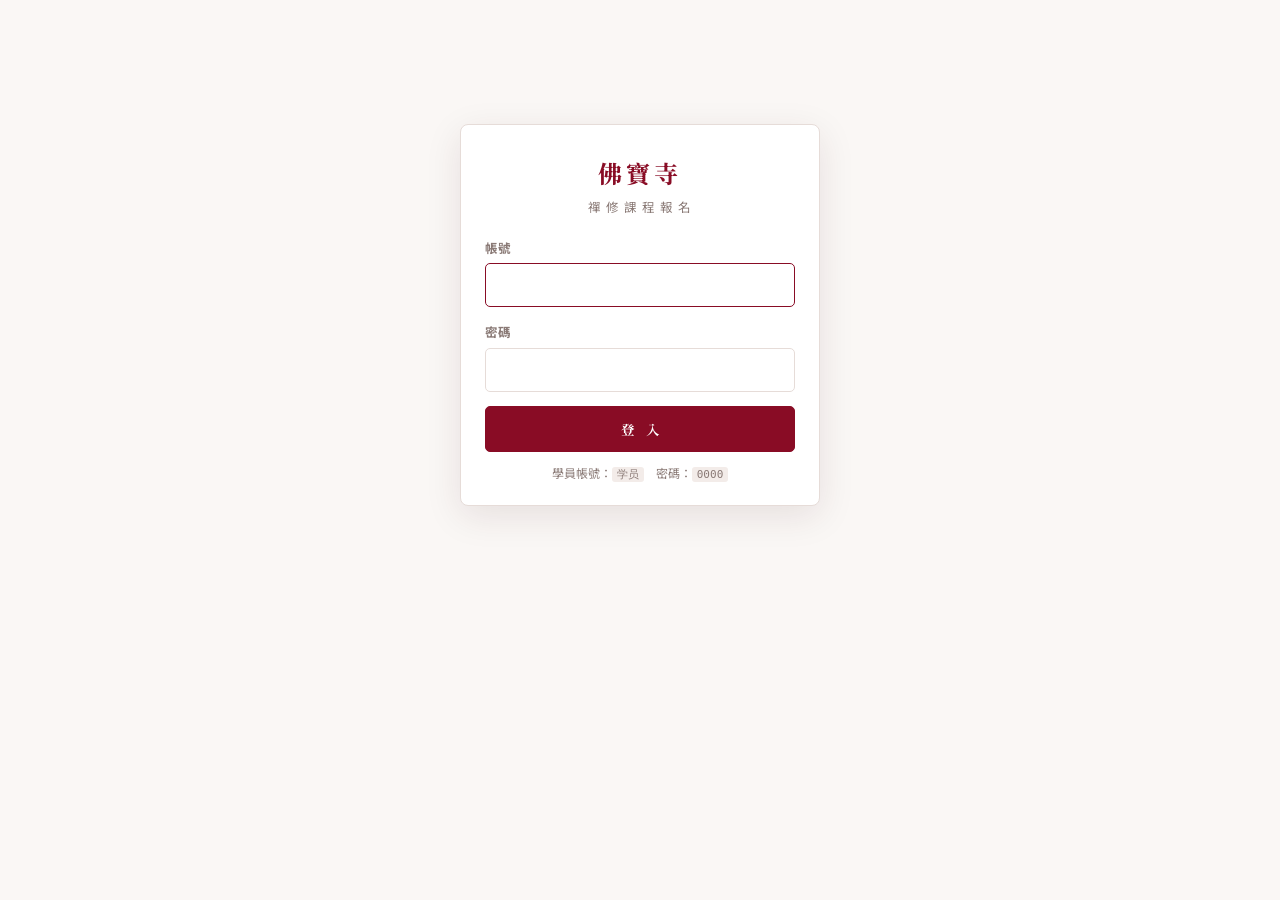
==== index.html @ 81b1aa39 "Add files via upload" ====
<!DOCTYPE html>
<html lang="zh-Hant">
<head>
<meta charset="utf-8">
<link rel="preconnect" href="https://fonts.googleapis.com">
<link rel="preconnect" href="https://fonts.gstatic.com" crossorigin>
<link href="https://fonts.googleapis.com/css2?family=Noto+Serif+TC:wght@400;600;700&family=Noto+Sans+TC:wght@400;500;700&display=swap" rel="stylesheet">
<link rel="stylesheet" href="style.css">
<script src="config.js"></script>
<script src="api.js"></script>
<style>
header{background:var(--primary);color:#fff}
.hd{max-width:940px;margin:0 auto;padding:16px 16px 0;display:flex;
  align-items:center;justify-content:space-between;gap:12px}
.brand{font-family:"Noto Serif TC",serif;font-size:19px;font-weight:700;letter-spacing:3px}
.brand small{display:block;font-family:"Noto Sans TC",sans-serif;font-size:10.5px;
  letter-spacing:2px;font-weight:400;color:rgba(255,255,255,.6);margin-top:2px}
nav{max-width:940px;margin:0 auto;padding:0 16px;display:flex;gap:2px;overflow-x:auto}
nav::-webkit-scrollbar{display:none}
nav button{background:none;border:none;border-bottom:2px solid transparent;color:rgba(255,255,255,.6);
  font-family:"Noto Serif TC",serif;font-size:14.5px;font-weight:600;letter-spacing:1px;
  padding:10px 14px 9px;cursor:pointer;white-space:nowrap}
nav button:hover{color:#fff}
nav button.on{color:#fff;border-bottom-color:#fff}
main{max-width:940px;margin:0 auto;padding:24px 16px 70px}
.view{display:none}.view.on{display:block}
h1{font-family:"Noto Serif TC",serif;font-size:20px;letter-spacing:2px;margin:0 0 3px}
.lead{color:var(--muted);font-size:13.5px;margin:0 0 20px}
.item{background:var(--surface);border:1px solid var(--line);border-radius:var(--radius);
  padding:16px 18px;margin-bottom:12px}
.item:hover{border-color:#cdb0b0}
.item-top{display:flex;align-items:flex-start;justify-content:space-between;gap:12px}
.item h4{font-family:"Noto Serif TC",serif;font-size:17px;margin:0 0 4px;font-weight:700}
.meta{font-size:13.5px;color:var(--muted);line-height:1.9}
.meta b{color:var(--text);font-weight:500}
.autofill{display:none;margin-top:9px;padding:8px 11px;background:var(--accent);
  border-left:3px solid var(--primary);border-radius:0 var(--radius) var(--radius) 0;
  font-size:12.5px;color:var(--primary)}
.autofill.on{display:block}
.slots{display:grid;grid-template-columns:repeat(auto-fill,minmax(102px,1fr));gap:8px}
.slot{border:1px solid var(--line);border-radius:var(--radius);padding:9px 6px;text-align:center;
  font-size:13.5px;cursor:pointer;background:#fff}
.slot:hover{border-color:#cdb0b0}
.slot.on{border-color:var(--primary);background:var(--accent);color:var(--primary);font-weight:700}
.slot small{display:block;font-size:11px;color:var(--muted);margin-top:1px}
.slot.on small{color:var(--primary)}
.ann{border-left:3px solid var(--line);padding:2px 0 2px 14px;margin-bottom:18px}
.ann.pin{border-left-color:var(--primary)}
.ann .t{font-family:"Noto Serif TC",serif;font-weight:700;font-size:16px}
.ann .d{font-size:12px;color:var(--muted);margin-bottom:5px}
.ann .b{font-size:14px;color:#3d3230;white-space:pre-wrap}
.grid{display:grid;gap:14px}
@media(min-width:680px){.grid.two{grid-template-columns:1fr 1fr}}
.mine{border:1px solid var(--line);border-radius:var(--radius);overflow:hidden;margin-bottom:11px}
.mine .h{background:var(--accent);padding:9px 14px;font-size:13px;color:var(--primary);
  font-weight:700;display:flex;justify-content:space-between;align-items:center;gap:10px}
.mine .b{padding:13px 14px}
.kv{display:flex;font-size:13.5px;line-height:2}
.kv span{color:var(--muted);width:66px;flex:none}
.idcard{background:linear-gradient(160deg,#890c25,#6d0a1e);color:#fff;border-radius:8px;
  padding:20px;text-align:center}
.idcard .nm{font-family:"Noto Serif TC",serif;font-size:19px;letter-spacing:2px}
.idcard .no{font-family:ui-monospace,Menlo,monospace;font-size:12.5px;
  color:rgba(255,255,255,.7);letter-spacing:1px;margin-bottom:14px}
.idcard img,.idcard .qrbox{background:#fff;padding:8px;border-radius:5px;display:inline-block}
.idcard .tip{font-size:11.5px;color:rgba(255,255,255,.62);margin-top:11px;line-height:1.6}
footer{text-align:center;font-size:12px;color:var(--muted);letter-spacing:1px;padding:0 0 32px}
</style>
</head>
<body>

<header>
  <div class="hd">
    <div class="brand" id="brand">　<small id="brandEn">　</small></div>
    <a class="logout" onclick="doLogout()">登出</a>
  </div>
  <nav id="nav"></nav>
</header>
<div id="adminBar" hidden style="background:#fbf1e0;border-bottom:1px solid #ecd9ae;padding:10px 16px;text-align:center;font-size:13.5px;color:#7a6320">
  你目前是以<b>管理員</b>身分登入 —— 這一頁是給學員報名用的。
  <a href="admin.html" style="display:inline-block;margin-left:10px;padding:4px 14px;background:var(--primary);color:#fff;border-radius:99px;text-decoration:none;font-weight:500">前往後台管理 →</a>
</div>

<main>
  <div id="loading" class="loading">載入中⋯⋯</div>

  <div id="app" style="display:none">
    <section class="view on" data-v="courses">
      <h1>禪修課程</h1>
      <p class="lead">選擇適合您的課程報名。初次參加建議從入門課程開始。</p>
      <div id="courseList"></div>
    </section>

    <section class="view" data-v="ceremonies">
      <h1>法會報名</h1>
      <p class="lead">隨喜參加，共沾法益。</p>
      <div id="ceremonyList"></div>
    </section>

    <section class="view" data-v="bulletin">
      <h1>公告欄</h1>
      <p class="lead">寺方最新消息與課程通知。</p>
      <div id="annList"></div>
    </section>

    <section class="view" data-v="mine">
      <h1>我的報名</h1>
      <p class="lead">輸入報名時使用的 Email，即可查詢紀錄、取消報名、顯示學員證。</p>
      <div class="card">
        <label>Email</label>
        <div style="display:flex;gap:9px">
          <input id="myEmail" type="email" placeholder="your@email.com"
                 onkeydown="if(event.key==='Enter')lookupMine()">
          <button class="btn" id="myBtn" onclick="lookupMine()">查詢</button>
        </div>
      </div>
      <div id="mineResult"></div>
    </section>
  </div>
</main>

<footer>南無本師釋迦牟尼佛</footer>

<div class="mask" id="mask" onclick="if(event.target===this)closeM()">
  <div class="modal">
    <div class="mh"><b id="mTitle">報名</b><button class="x" onclick="closeM()">&times;</button></div>
    <div class="mb">
      <div id="mMsg" class="msg error"></div>
      <div class="meta" id="mSummary" style="margin-bottom:16px"></div>
      <div class="f">
        <label>Email<span class="r">*</span></label>
        <input id="mEmail" type="email" oninput="deb()">
        <div class="hint">報名過的話，填完會自動帶出上次的資料。</div>
        <div class="autofill" id="mAuto"></div>
      </div>
      <div class="row two">
        <div class="f"><label>姓名<span class="r">*</span></label><input id="mName"></div>
        <div class="f"><label>聯絡電話</label><input id="mPhone" type="tel"></div>
      </div>
      <div class="f" id="mExtraWrap" style="display:none">
        <label>附薦／消災（選填）</label>
        <textarea id="mExtra" placeholder="每行一位，例如：　陽上　王小明"></textarea>
      </div>
      <div class="f"><label>備註</label><textarea id="mNote"
        placeholder="有任何需要寺方知道的事，寫在這裡（選填）"></textarea></div>
      <button class="btn block big" id="mBtn" onclick="submitSignup()">送 出 報 名</button>
    </div>
  </div>
</div>


<!-- ===== 登入畫面 ===== -->
<div class="login-mask" id="loginMask">
  <form class="login-box" onsubmit="doLogin();return false;">
    <div class="login-title">佛寶寺</div>
    <div class="login-sub">禪 修 課 程 報 名</div>
    <div id="loginMsg" class="msg error"></div>
    <div class="f"><label>帳號</label><input id="lgUser" autocomplete="username" autocapitalize="off"></div>
    <div class="f"><label>密碼</label><input id="lgPass" type="password" autocomplete="current-password"></div>
    <button type="submit" class="btn block big" id="lgBtn">登 入</button>
    <div class="hint" style="text-align:center;margin-top:12px">學員帳號：<code>学员</code>　密碼：<code>0000</code></div>
  </form>
</div>

<div class="toast" id="toast"></div>

<script>
var D = null, cur = null, debT = null, lastMail = '';

var TABS = [['courses','禪修課程'],['ceremonies','法會報名'],
            ['bulletin','公告欄'],['mine','我的報名']];

var NEED_ROLE = null;   // 報名頁：學員或管理員都可以

/* ================= 登入（帳號密碼存在試算表「帳號」分頁） ================= */
var TK = '';
try { TK = sessionStorage.getItem('tk') || ''; } catch (e) {}

/** 所有後端呼叫都走這裡：帶著 token 給 call()，未登入／逾時就跳登入畫面 */
function rpc(fn, args, ok, fail) {
  google.script.run.withSuccessHandler(ok || function () {}).withFailureHandler(function (e) {
    var m = (e && e.message) || String(e);
    if (/請先登入|沒有權限|未知的函式/.test(m)) { showLogin(m.indexOf('沒有權限') >= 0 ? m : ''); return; }
    if (fail) fail(e); else toast('發生錯誤：' + m);
  }).call(TK, fn, args || []);
}
function showLogin(msg) {
  document.getElementById('loginMask').classList.add('on');
  var el = document.getElementById('loginMsg');
  if (msg) { el.textContent = msg; el.classList.add('on'); } else el.classList.remove('on');
  setTimeout(function () { try { document.getElementById('lgUser').focus(); } catch (e) {} }, 60);
}
function hideLogin() { document.getElementById('loginMask').classList.remove('on'); }
function lgErr(m) { var el = document.getElementById('loginMsg'); el.textContent = m; el.classList.add('on'); }
function doLogin() {
  var u = document.getElementById('lgUser').value.trim();
  var p = document.getElementById('lgPass').value;
  if (!u || !p) return lgErr('請輸入帳號與密碼');
  var b = document.getElementById('lgBtn'); b.disabled = true; b.textContent = '登入中⋯⋯';
  google.script.run.withSuccessHandler(function (r) {
    b.disabled = false; b.textContent = '登 入';
    if (!r.ok) return lgErr(r.message);
    if (NEED_ROLE && r.role !== NEED_ROLE) return lgErr('這個帳號沒有後台權限（需要管理員帳號）');
    TK = r.token; try { sessionStorage.setItem('tk', TK); sessionStorage.setItem('role', r.role); } catch (e) {}
    document.getElementById('lgPass').value = '';
    hideLogin(); start();
  }).withFailureHandler(function (e) {
    b.disabled = false; b.textContent = '登 入'; lgErr('登入失敗：' + e.message);
  }).login(u, p);
}
function doLogout() {
  var t = TK; TK = ''; try { sessionStorage.removeItem('tk'); sessionStorage.removeItem('role'); } catch (e) {}
  try { google.script.run.logout(t); } catch (e) {}
  try { Object.keys(localStorage).forEach(function (k) { if (k.indexOf('c:') === 0) localStorage.removeItem(k); }); } catch (e) {}
  location.reload();
}
window.addEventListener('load', function () { if (!TK) showLogin(); else start(); });

function showAdminBar() {
  var role = ''; try { role = sessionStorage.getItem('role') || ''; } catch (e) {}
  document.getElementById('adminBar').hidden = (role !== '管理員');
}

/* ---------- 啟動：跟後端要資料 ---------- */
function start() {
  var cached = lsGet('pub'); if (cached) boot(cached);          // 先畫上次的
  rpc('getPublicData', [], function (d) { lsSet('pub', d); boot(d); }, function (e) {
    if (cached) return;
      document.getElementById('loading').textContent = '載入失敗：' + e.message;
    });
}

function boot(d) {
  D = d;
  document.getElementById('brand').firstChild.nodeValue = d.temple;
  document.getElementById('brandEn').textContent = d.templeEn;
  document.getElementById('nav').innerHTML = TABS.map(function (t, i) {
    return '<button class="' + (i ? '' : 'on') + '" data-k="' + t[0] + '">' + t[1] + '</button>';
  }).join('');
  renderCourses(); renderCeremonies(); renderAnn();
  showAdminBar();
  document.getElementById('loading').style.display = 'none';
  document.getElementById('app').style.display = 'block';
}

document.getElementById('nav').addEventListener('click', function (e) {
  var b = e.target.closest('button'); if (!b) return;
  document.querySelectorAll('#nav button').forEach(function (x) {
    x.classList.toggle('on', x === b); });
  document.querySelectorAll('.view').forEach(function (x) {
    x.classList.toggle('on', x.dataset.v === b.dataset.k); });
  window.scrollTo(0, 0);
});

/* ---------- 列表 ---------- */
function meter(taken, cap) {
  if (!cap) return '';
  var pct = Math.min(100, Math.round(taken / cap * 100)), left = Math.max(0, cap - taken);
  var cls = left === 0 ? 'full' : (left <= 5 ? 'hot' : '');
  return '<div class="meter"><div class="bar"><div class="fill ' + cls +
    '" style="width:' + pct + '%"></div></div><div class="lbl"><span>名額 ' + cap + ' 位</span>' +
    (left === 0 ? '<span>已額滿</span>' : '<span>尚餘 <b>' + left + '</b> 位</span>') + '</div></div>';
}
function renderCourses() {
  var box = document.getElementById('courseList');
  if (!D.courses.length) { box.innerHTML = '<div class="empty">目前沒有開放報名的課程。</div>'; return; }
  box.innerHTML = D.courses.map(function (c) {
    return '<div class="item"><div class="item-top"><div>' +
      '<h4>' + esc(c.name) + (c.sec ? '　' + esc(c.sec) : '') +
        '<span class="tag' + (c.level === '進階' ? '' : ' info') + '">' + esc(c.level) + '</span>' +
        (c.full ? '<span class="tag">已額滿</span>' : '') + '</h4>' +
      '<div class="meta">' + esc(c.day) + '　·　' + esc(c.place) + '<br><b>' + esc(c.teacher) +
        '</b> 主講　·　' + esc(c.start) + ' 開課，共 ' + c.weeks + ' 堂</div></div>' +
      '<button class="btn' + (c.full ? ' grey' : '') + '" onclick="openM(\'' + c.id + '\',\'course\')">' +
        (c.full ? '登記候補' : '我要報名') + '</button></div>' + meter(c.taken, c.cap) + '</div>';
  }).join('');
}
function renderCeremonies() {
  var box = document.getElementById('ceremonyList');
  if (!D.ceremonies.length) { box.innerHTML = '<div class="empty">目前沒有開放報名的法會。</div>'; return; }
  box.innerHTML = D.ceremonies.map(function (f) {
    return '<div class="item"><div class="item-top"><div>' +
      '<h4>' + esc(f.name) + (f.full ? '<span class="tag">已額滿</span>' : '') + '</h4>' +
      '<div class="meta"><b>' + esc(f.date) + '</b> ' + esc(f.time) + '　·　' + esc(f.place) +
        (f.desc ? '<br>' + esc(f.desc) : '') + '</div></div>' +
      '<button class="btn' + (f.full ? ' grey' : '') + '" onclick="openM(\'' + f.id + '\',\'ceremony\')">' +
        (f.full ? '登記候補' : '我要報名') + '</button></div>' + meter(f.taken, f.cap) + '</div>';
  }).join('');
}
function renderAnn() {
  var box = document.getElementById('annList');
  box.innerHTML = D.announcements.length ? D.announcements.map(function (a) {
    return '<div class="ann' + (a.pin ? ' pin' : '') + '"><div class="t">' + esc(a.title) +
      (a.pin ? '<span class="tag">置頂</span>' : '') + '</div><div class="d">' + esc(a.date) +
      '</div><div class="b">' + esc(a.body) + '</div></div>';
  }).join('') : '<div class="empty">目前沒有公告。</div>';
}

/* ---------- 報名 Modal ---------- */
function openM(id, kind) {
  var list = kind === 'course' ? D.courses : D.ceremonies;
  cur = list.filter(function (x) { return x.id === id; })[0];
  cur._kind = kind;

  document.getElementById('mTitle').textContent = cur.full ? '登記候補' : '報名';
  document.getElementById('mSummary').innerHTML =
    '<b class="serif" style="font-size:16px">' + esc(cur.name) + (cur.sec ? '　' + esc(cur.sec) : '') + '</b><br>' +
    (kind === 'course' ? esc(cur.day) : esc(cur.date) + ' ' + esc(cur.time)) + '　·　' + esc(cur.place) +
    (cur.full ? '<br><span class="tag warn">已額滿，送出後將列入候補名單</span>' : '');
  document.getElementById('mExtraWrap').style.display =
    (kind === 'ceremony' && cur.extra) ? 'block' : 'none';
  document.getElementById('mBtn').textContent = cur.full ? '登 記 候 補' : '送 出 報 名';

  ['mEmail','mName','mPhone','mNote','mExtra'].forEach(function (i) {
    document.getElementById(i).value = ''; });
  document.getElementById('mAuto').classList.remove('on');
  document.getElementById('mMsg').classList.remove('on');
  lastMail = '';
  document.getElementById('mask').classList.add('on');
}
function closeM() { document.getElementById('mask').classList.remove('on'); }

/* ★ 自動帶出資料：停止打字 0.6 秒後去查 Google Sheet */
function deb() { clearTimeout(debT); debT = setTimeout(autofill, 600); }
function autofill() {
  var e = document.getElementById('mEmail').value.trim().toLowerCase();
  if (!e || e.indexOf('@') < 0 || e === lastMail) return;
  lastMail = e;
  rpc('lookupStudent', [e], function (s) {
    var box = document.getElementById('mAuto');
    if (!s) { box.classList.remove('on'); return; }
    if (!document.getElementById('mName').value)  document.getElementById('mName').value  = s.name || '';
    if (!document.getElementById('mPhone').value) document.getElementById('mPhone').value = s.phone || '';
    box.textContent = '歡迎回來，' + s.name + (s.no ? '（學號 ' + s.no + '）' : '') + '　已帶出您上次的資料';
    box.classList.add('on');
  }, function () {});
}

function submitSignup() {
  var email = document.getElementById('mEmail').value.trim();
  var name  = document.getElementById('mName').value.trim();
  if (!email || email.indexOf('@') < 0) return mErr('請填寫正確的 Email。');
  if (!name) return mErr('請填寫姓名。');

  var payload = {name:name, email:email,
    phone:document.getElementById('mPhone').value.trim(),
    note:document.getElementById('mNote').value.trim(),
    extra:document.getElementById('mExtra').value.trim()};

  var btn = busy('mBtn', '送出中⋯⋯');
  var done = function (r) {
    btn();
    if (!r.ok) return mErr(r.message);
    closeM();
    toast(r.waitlist ? '✓ 已登記候補，有名額會以 Email 通知'
                     : '✓ 報名成功' + (r.mailSent ? '，確認信已寄出' : '（確認信稍後補寄）'));
    refresh();
  };
  var boom = function (e) { btn(); mErr('送出失敗：' + e.message); };

  if (cur._kind === 'course') {
    payload.courseId = cur.id;
    rpc('submitEnrollment', [payload], done, boom);
  } else {
    payload.ceremonyId = cur.id;
    rpc('submitCeremony', [payload], done, boom);
  }
}
function mErr(m) {
  var el = document.getElementById('mMsg');
  el.textContent = m; el.classList.add('on');
  return false;
}

/* ---------- 我的報名 ---------- */
function lookupMine() {
  var e = document.getElementById('myEmail').value.trim();
  if (!e || e.indexOf('@') < 0) return toast('請填寫正確的 Email');
  var box = document.getElementById('mineResult');
  box.innerHTML = '<div class="loading">查詢中⋯⋯</div>';

  rpc('getMySignups', [e], function (r) {
    if (!r) { box.innerHTML = '<div class="empty">查不到這個 Email 的報名紀錄。</div>'; return; }
    var s = r.student;
    var qr = 'https://api.qrserver.com/v1/create-qr-code/?size=150x150&margin=0&data=' +
             encodeURIComponent(s.no || s.id);
    box.innerHTML =
      '<div class="grid two" style="margin-bottom:14px">' +
        '<div class="idcard"><div class="nm">' + esc(s.name) + '</div>' +
        '<div class="no">' + (s.no ? '學號 ' + esc(s.no) : esc(s.id)) + '</div>' +
        '<div class="qrbox"><img src="' + qr + '" width="150" height="150" alt="學員證 QR"></div>' +
        '<div class="tip">上課時出示此碼，<br>由義工用掃碼機簽到</div></div>' +
        '<div class="card" style="margin:0"><h3>基本資料</h3>' +
        kv('姓名', s.name) + kv('Email', s.email) + kv('電話', s.phone || '—') +
        kv('學號', s.no || '—') + kv('報名次數', s.times + ' 次') + '</div>' +
      '</div>' +
      '<h1 style="font-size:16px;margin:22px 0 10px">報名紀錄</h1>' +
      (r.items.length ? r.items.map(function (it) {
        var cls = it.status === '候補' ? 'warn' : (it.status.indexOf('取消') >= 0 ? 'err' : 'ok');
        var can = it.status === '已報名' || it.status === '候補' || it.status === '已預約';
        return '<div class="mine"><div class="h"><span>' + it.type + '　' + esc(it.name) + '</span>' +
          '<span class="tag ' + cls + '">' + it.status + '</span></div><div class="b">' +
          '<div class="meta">' + esc(it.when || '—') + (it.extra ? '<br>' + esc(it.extra) : '') + '</div>' +
          (can ? '<button class="btn grey sm" style="margin-top:9px" onclick="cancelIt(\'' +
                 it.kind + '\',\'' + it.id + '\')">取消報名</button>' : '') +
          '</div></div>';
      }).join('') : '<div class="empty">目前沒有報名紀錄。</div>');
  }, function (er) {
    box.innerHTML = '<div class="empty">查詢失敗：' + er.message + '</div>';
  });
}
function kv(k, v) { return '<div class="kv"><span>' + k + '</span>' + esc(v) + '</div>'; }

function cancelIt(kind, id) {
  if (!confirm('確定要取消這筆報名嗎？')) return;
  rpc('cancelSignup', [kind, id], function (r) {
    if (!r.ok) return toast(r.message);
    toast('✓ 已取消');
    lookupMine(); refresh();
  }, function (e) { toast('取消失敗：' + e.message); });
}

/* ---------- 共用 ---------- */
function refresh() {
  rpc('getPublicData', [], function (d) {
    D = d; renderCourses(); renderCeremonies();
  });
}
function busy(id, text) {
  var b = document.getElementById(id), old = b.textContent;
  b.disabled = true; b.innerHTML = '<span class="spinner"></span>' + text;
  return function () { b.disabled = false; b.textContent = old; };
}
var tT;
function toast(m) {
  var el = document.getElementById('toast');
  el.textContent = m; el.classList.add('on');
  clearTimeout(tT); tT = setTimeout(function () { el.classList.remove('on'); }, 2800);
  return false;
}
function esc(s) {
  return String(s == null ? '' : s).replace(/&/g,'&amp;').replace(/</g,'&lt;')
    .replace(/>/g,'&gt;').replace(/"/g,'&quot;');
}
</script>
</body>
</html>
---- style.css ----
:root{
  color-scheme:light;
  --primary:#890c25; --primary-dark:#6d0a1e; --primary-soft:#f6ecec;
  --bg:#faf7f5; --surface:#fff; --accent:#f3ece9; --line:#e6dcd8; --line-soft:#f0e8e5;
  --text:#1a1414; --text-2:#5c4f4c; --muted:#8a7a76;
  --ok:#1f7a4d; --ok-bg:#e8f3ec; --warn:#9a6414; --warn-bg:#fbf1e0;
  --err:#a8301c; --err-bg:#fbeae7; --info:#2b5f8a; --info-bg:#e8f0f6;
  --radius:5px;
  --s1:#C33A4F; --s2:#0E9488; --s3:#E39117; --s4:#5A63C8; --grid:#ece4e1;
}
*{box-sizing:border-box}
html,body{margin:0;padding:0}
body{background:var(--bg);color:var(--text);
  font-family:"Noto Sans TC",-apple-system,BlinkMacSystemFont,"Segoe UI",sans-serif;
  font-size:15px;line-height:1.7;-webkit-font-smoothing:antialiased}
.serif{font-family:"Noto Serif TC",serif}
code{background:var(--accent);padding:1px 5px;border-radius:3px;font-size:.92em}

/* ---------- 按鈕 ---------- */
.btn{font-family:inherit;font-size:13.5px;font-weight:500;padding:7px 15px;border-radius:var(--radius);
  border:1px solid var(--primary);background:var(--primary);color:#fff;cursor:pointer;white-space:nowrap}
.btn:hover:not(:disabled){background:var(--primary-dark);border-color:var(--primary-dark)}
.btn:disabled{background:#c3b0b4;border-color:#c3b0b4;cursor:not-allowed}
.btn.ghost{background:none;color:var(--primary)}
.btn.ghost:hover:not(:disabled){background:var(--primary-soft)}
.btn.grey{background:none;border-color:var(--line);color:var(--text-2)}
.btn.grey:hover:not(:disabled){background:var(--accent)}
.btn.sm{font-size:12px;padding:3px 10px}
.btn.block{display:block;width:100%;text-align:center;padding:12px}
.btn.big{font-family:"Noto Serif TC",serif;font-weight:700;letter-spacing:4px;text-indent:4px}

/* ---------- 表單 ---------- */
label{display:block;font-size:12.5px;font-weight:700;color:var(--muted);margin-bottom:5px;letter-spacing:.3px}
label .r{color:var(--primary)}
input,select,textarea{width:100%;padding:9px 11px;font-size:16px;font-family:inherit;color:var(--text);
  background:#fff;border:1px solid var(--line);border-radius:var(--radius);outline:none}
input:focus,select:focus,textarea:focus{border-color:var(--primary)}
input:disabled,select:disabled,textarea:disabled{background:#f7f4f3;color:var(--muted)}
textarea{resize:vertical;min-height:66px}
.f{margin-bottom:14px}
.hint{font-size:12px;color:var(--muted);margin-top:5px;line-height:1.55}
.row{display:grid;gap:12px}
@media(min-width:560px){.row.two{grid-template-columns:1fr 1fr}}

/* ---------- 卡片 ---------- */
.card{background:var(--surface);border:1px solid var(--line);border-radius:var(--radius);
  padding:18px;margin-bottom:14px}
.card.flush{padding:0}
.card > h3{font-family:"Noto Serif TC",serif;font-size:13.5px;letter-spacing:1px;color:var(--primary);
  margin:0 0 11px;padding-bottom:8px;border-bottom:1px solid var(--line-soft);
  display:flex;justify-content:space-between;align-items:center;gap:10px}
.card.flush > h3{margin:0;padding:12px 16px;border-bottom:1px solid var(--line-soft)}
.pad{padding:16px}

/* ---------- 標籤 ---------- */
.tag{display:inline-block;font-size:11px;padding:1px 8px;border-radius:99px;
  background:var(--accent);color:var(--text-2);white-space:nowrap;vertical-align:1px}
.tag.ok{background:var(--ok-bg);color:var(--ok)}
.tag.warn{background:var(--warn-bg);color:var(--warn)}
.tag.err{background:var(--err-bg);color:var(--err)}
.tag.info{background:var(--info-bg);color:var(--info)}

/* ---------- 名額量表 ---------- */
.meter{margin-top:11px}
.meter .bar{height:5px;background:var(--accent);border-radius:99px;overflow:hidden}
.meter .fill{height:100%;background:var(--primary);border-radius:99px}
.meter .fill.hot{background:#c4571f}
.meter .fill.full{background:#b0a09c}
.meter .lbl{font-size:12px;color:var(--muted);margin-top:5px;display:flex;justify-content:space-between}
.meter .lbl b{color:var(--primary)}

/* ---------- Modal ---------- */
.mask{display:none;position:fixed;inset:0;background:rgba(26,20,20,.52);z-index:60;
  overflow-y:auto;padding:16px}
.mask.on{display:block}
.modal{background:#fff;border-radius:8px;max-width:540px;margin:5vh auto;
  box-shadow:0 14px 44px rgba(0,0,0,.25)}
.modal .mh{padding:14px 18px;border-bottom:1px solid var(--line);display:flex;
  justify-content:space-between;align-items:center;gap:10px}
.modal .mh b{font-family:"Noto Serif TC",serif;font-size:15.5px;letter-spacing:1px}
.modal .mb{padding:18px}
.modal .mf{padding:13px 18px;border-top:1px solid var(--line);display:flex;
  justify-content:flex-end;gap:8px;background:#fbf8f7;border-radius:0 0 8px 8px}
.x{background:none;border:none;font-size:22px;color:var(--muted);cursor:pointer;line-height:1;padding:0}

/* ---------- 雜項 ---------- */
.empty{text-align:center;color:var(--muted);padding:40px 16px;font-size:13.5px;line-height:1.8}
.note{font-size:12.5px;color:var(--muted);line-height:1.75;background:var(--accent);
  padding:11px 14px;border-radius:var(--radius);border-left:3px solid var(--line)}
.msg{display:none;padding:11px 14px;border-radius:var(--radius);font-size:13.5px;margin-bottom:14px}
.msg.on{display:block}
.msg.error{background:var(--err-bg);color:var(--err);border:1px solid #f0c9c1}
.toast{position:fixed;left:50%;bottom:24px;transform:translateX(-50%) translateY(90px);
  background:var(--text);color:#fff;font-size:13.5px;padding:11px 20px;border-radius:99px;
  z-index:99;transition:transform .28s;box-shadow:0 6px 20px rgba(0,0,0,.25);
  max-width:90vw;text-align:center}
.toast.on{transform:translateX(-50%) translateY(0)}
.spinner{display:inline-block;width:13px;height:13px;border:2px solid rgba(255,255,255,.35);
  border-top-color:#fff;border-radius:50%;animation:spin .7s linear infinite;
  vertical-align:-2px;margin-right:7px}
@keyframes spin{to{transform:rotate(360deg)}}
.loading{text-align:center;padding:60px 0;color:var(--muted);font-size:13.5px}

/* ---------- 登入畫面 ---------- */
.login-mask{display:none;position:fixed;inset:0;background:var(--bg);z-index:200;overflow-y:auto;padding:16px}
.login-mask.on{display:block}
.login-box{background:var(--surface);border:1px solid var(--line);border-radius:8px;max-width:360px;
  margin:12vh auto 0;padding:28px 24px 22px;box-shadow:0 10px 36px rgba(60,20,25,.10)}
.login-title{font-family:"Noto Serif TC",serif;font-size:24px;letter-spacing:4px;text-align:center;
  color:var(--primary);font-weight:700}
.login-sub{text-align:center;font-size:12.5px;color:var(--muted);letter-spacing:1px;margin:2px 0 20px}
.logout{font-size:12px;color:inherit;opacity:.75;text-decoration:none;cursor:pointer;
  border:1px solid currentColor;padding:3px 11px;border-radius:99px;white-space:nowrap}
.logout:hover{opacity:1}
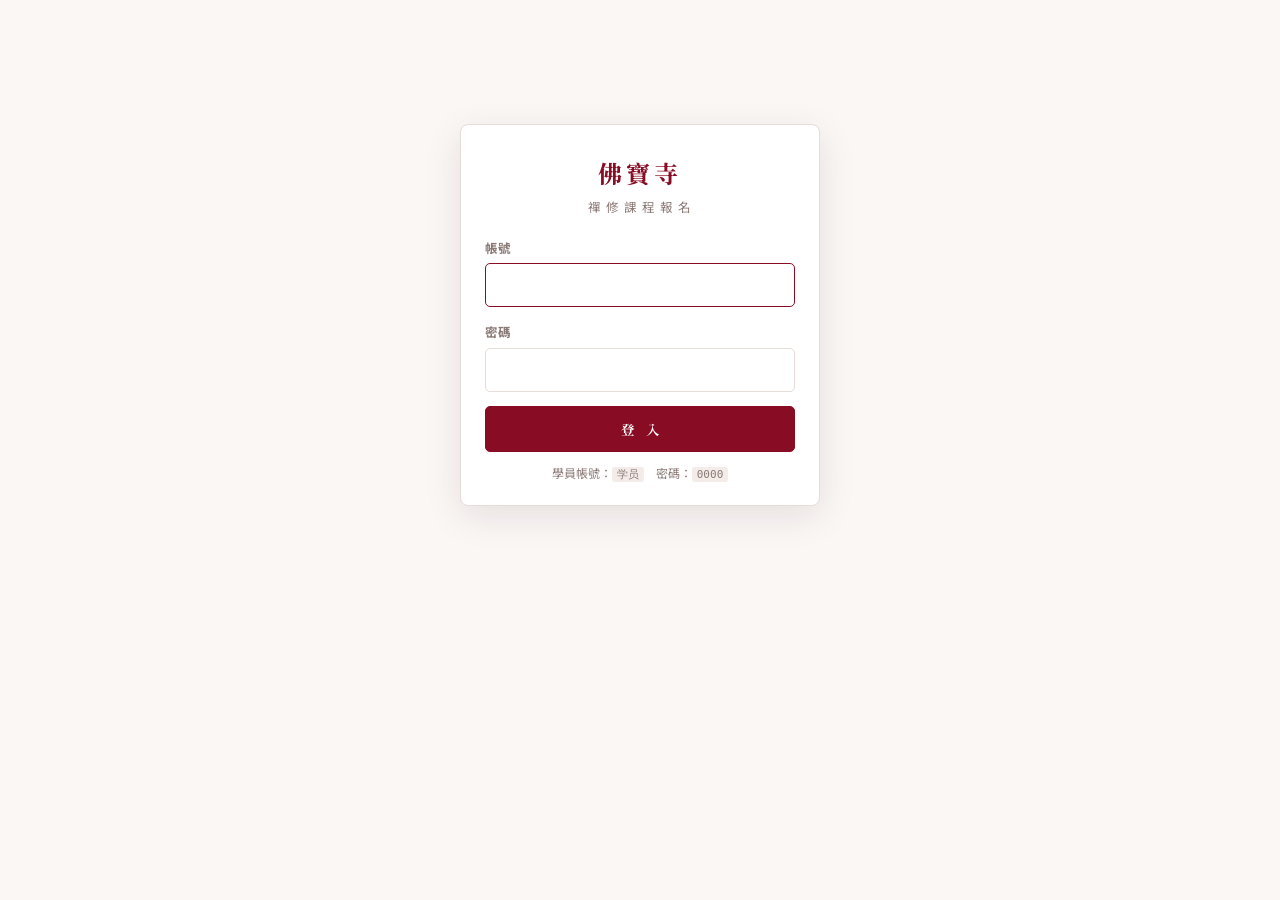
==== commit 033d49f5: "Add newline at end of index.html Fix HTML structure by adding a missing newline at the end of the fi" ====
--- a/index.html
+++ b/index.html
@@ -292,7 +292,12 @@
   box.innerHTML = D.announcements.length ? D.announcements.map(function (a) {
     return '<div class="ann' + (a.pin ? ' pin' : '') + '"><div class="t">' + esc(a.title) +
       (a.pin ? '<span class="tag">置頂</span>' : '') + '</div><div class="d">' + esc(a.date) +
-      '</div><div class="b">' + esc(a.body) + '</div></div>';
+      '</div><div class="b">' + esc(a.body) + '</div>' +
+      (a.image ? '<div style="margin-top:10px"><a href="' + esc(a.image) + '" target="_blank" rel="noopener">' +
+        '<img src="' + esc(a.image) + '" alt="海報" loading="lazy" ' +
+        'style="max-width:100%;width:340px;height:auto;border:1px solid var(--line);border-radius:5px;display:block" ' +
+        'onerror="this.parentNode.parentNode.style.display=\'none\'"></a></div>' : '') +
+      '</div>';
   }).join('') : '<div class="empty">目前沒有公告。</div>';
 }
 
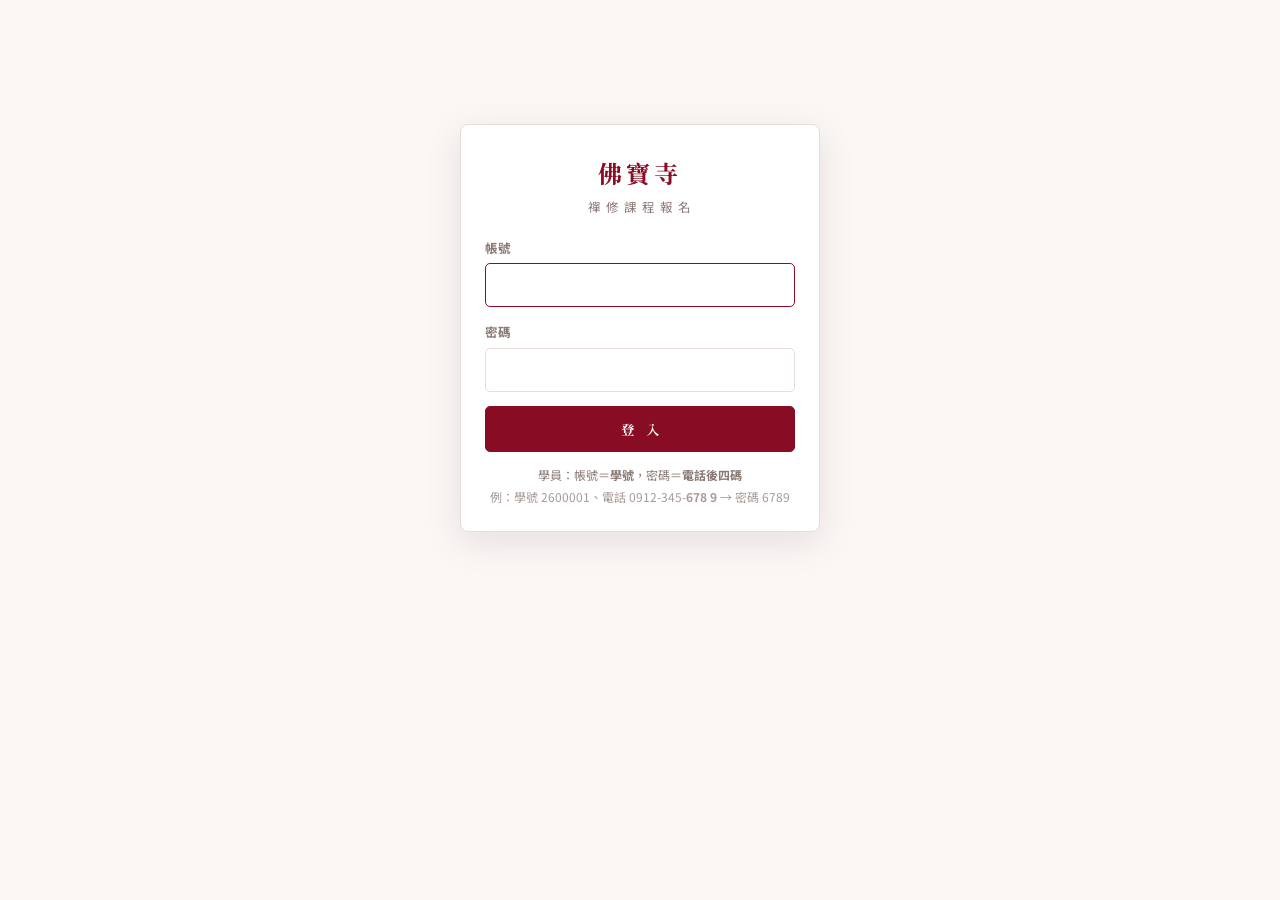
==== commit 232067ef: "Update index.html" ====
--- a/index.html
+++ b/index.html
@@ -104,9 +104,9 @@
     </section>
 
     <section class="view" data-v="mine">
-      <h1>我的報名</h1>
-      <p class="lead">輸入報名時使用的 Email，即可查詢紀錄、取消報名、顯示學員證。</p>
-      <div class="card">
+      <h1>我的資料</h1>
+      <p class="lead" id="mineLead">您的個人資料、報名紀錄與學員證。</p>
+      <div class="card" id="mineLookup" style="display:none">
         <label>Email</label>
         <div style="display:flex;gap:9px">
           <input id="myEmail" type="email" placeholder="your@email.com"
@@ -158,7 +158,10 @@
     <div class="f"><label>帳號</label><input id="lgUser" autocomplete="username" autocapitalize="off"></div>
     <div class="f"><label>密碼</label><input id="lgPass" type="password" autocomplete="current-password"></div>
     <button type="submit" class="btn block big" id="lgBtn">登 入</button>
-    <div class="hint" style="text-align:center;margin-top:12px">學員帳號：<code>学员</code>　密碼：<code>0000</code></div>
+    <div class="hint" style="text-align:center;margin-top:12px;line-height:1.9">
+      學員：帳號＝<b>學號</b>，密碼＝<b>電話後四碼</b><br>
+      <span style="opacity:.75">例：學號 2600001、電話 0912-345-<b>678 9</b> → 密碼 6789</span>
+    </div>
   </form>
 </div>
 
@@ -168,13 +171,16 @@
 var D = null, cur = null, debT = null, lastMail = '';
 
 var TABS = [['courses','禪修課程'],['ceremonies','法會報名'],
-            ['bulletin','公告欄'],['mine','我的報名']];
+            ['bulletin','公告欄'],['mine','我的資料']];
 
 var NEED_ROLE = null;   // 報名頁：學員或管理員都可以
 
 /* ================= 登入（帳號密碼存在試算表「帳號」分頁） ================= */
-var TK = '';
-try { TK = sessionStorage.getItem('tk') || ''; } catch (e) {}
+var TK = '', SID = '', ME = null;
+try {
+  TK  = sessionStorage.getItem('tk')  || '';
+  SID = sessionStorage.getItem('sid') || '';
+} catch (e) {}
 
 /** 所有後端呼叫都走這裡：帶著 token 給 call()，未登入／逾時就跳登入畫面 */
 function rpc(fn, args, ok, fail) {
@@ -201,7 +207,13 @@
     b.disabled = false; b.textContent = '登 入';
     if (!r.ok) return lgErr(r.message);
     if (NEED_ROLE && r.role !== NEED_ROLE) return lgErr('這個帳號沒有後台權限（需要管理員帳號）');
-    TK = r.token; try { sessionStorage.setItem('tk', TK); sessionStorage.setItem('role', r.role); } catch (e) {}
+    TK = r.token; SID = r.studentId || '';
+    try {
+      sessionStorage.setItem('tk', TK);
+      sessionStorage.setItem('role', r.role);
+      sessionStorage.setItem('sid', SID);
+      sessionStorage.setItem('nm', r.name || '');
+    } catch (e) {}
     document.getElementById('lgPass').value = '';
     hideLogin(); start();
   }).withFailureHandler(function (e) {
@@ -209,7 +221,8 @@
   }).login(u, p);
 }
 function doLogout() {
-  var t = TK; TK = ''; try { sessionStorage.removeItem('tk'); sessionStorage.removeItem('role'); } catch (e) {}
+  var t = TK; TK = ''; SID = ''; ME = null;
+  try { ['tk','role','sid','nm'].forEach(function (k) { sessionStorage.removeItem(k); }); } catch (e) {}
   try { google.script.run.logout(t); } catch (e) {}
   try { Object.keys(localStorage).forEach(function (k) { if (k.indexOf('c:') === 0) localStorage.removeItem(k); }); } catch (e) {}
   location.reload();
@@ -237,7 +250,7 @@
   document.getElementById('nav').innerHTML = TABS.map(function (t, i) {
     return '<button class="' + (i ? '' : 'on') + '" data-k="' + t[0] + '">' + t[1] + '</button>';
   }).join('');
-  renderCourses(); renderCeremonies(); renderAnn();
+  renderCourses(); renderCeremonies(); renderAnn(); renderMine();
   showAdminBar();
   document.getElementById('loading').style.display = 'none';
   document.getElementById('app').style.display = 'block';
@@ -318,6 +331,11 @@
 
   ['mEmail','mName','mPhone','mNote','mExtra'].forEach(function (i) {
     document.getElementById(i).value = ''; });
+  if (SID && ME && ME.student) {                    // 學員已登入：直接帶出自己的資料
+    document.getElementById('mEmail').value = ME.student.email || '';
+    document.getElementById('mName').value  = ME.student.name  || '';
+    document.getElementById('mPhone').value = ME.student.phone || '';
+  }
   document.getElementById('mAuto').classList.remove('on');
   document.getElementById('mMsg').classList.remove('on');
   lastMail = '';
@@ -377,43 +395,104 @@
   return false;
 }
 
-/* ---------- 我的報名 ---------- */
+/* ---------- 我的資料 ---------- */
+/* 學員登入（學號 + 電話後四碼）→ 只看得到自己的資料，不用打 Email。
+   管理員登入 → 保留 Email 查詢，方便代查。 */
+function renderMine() {
+  var box = document.getElementById('mineResult');
+  var lookup = document.getElementById('mineLookup');
+  if (SID) {
+    lookup.style.display = 'none';
+    document.getElementById('mineLead').textContent = '您的個人資料、報名紀錄與學員證。';
+    box.innerHTML = '<div class="loading">載入中⋯⋯</div>';
+    rpc('myProfile', [], function (r) {
+      if (!r) { box.innerHTML = '<div class="empty">找不到您的資料，請聯絡寺方。</div>'; return; }
+      ME = r; drawMine(r, true);
+    }, function (er) { box.innerHTML = '<div class="empty">載入失敗：' + esc(er.message) + '</div>'; });
+  } else {
+    lookup.style.display = '';
+    document.getElementById('mineLead').textContent = '輸入報名時使用的 Email，即可查詢紀錄、取消報名、顯示學員證。';
+    box.innerHTML = '';
+  }
+}
+
 function lookupMine() {
   var e = document.getElementById('myEmail').value.trim();
   if (!e || e.indexOf('@') < 0) return toast('請填寫正確的 Email');
   var box = document.getElementById('mineResult');
   box.innerHTML = '<div class="loading">查詢中⋯⋯</div>';
-
   rpc('getMySignups', [e], function (r) {
     if (!r) { box.innerHTML = '<div class="empty">查不到這個 Email 的報名紀錄。</div>'; return; }
-    var s = r.student;
-    var qr = 'https://api.qrserver.com/v1/create-qr-code/?size=150x150&margin=0&data=' +
-             encodeURIComponent(s.no || s.id);
-    box.innerHTML =
-      '<div class="grid two" style="margin-bottom:14px">' +
-        '<div class="idcard"><div class="nm">' + esc(s.name) + '</div>' +
-        '<div class="no">' + (s.no ? '學號 ' + esc(s.no) : esc(s.id)) + '</div>' +
-        '<div class="qrbox"><img src="' + qr + '" width="150" height="150" alt="學員證 QR"></div>' +
-        '<div class="tip">上課時出示此碼，<br>由義工用掃碼機簽到</div></div>' +
-        '<div class="card" style="margin:0"><h3>基本資料</h3>' +
-        kv('姓名', s.name) + kv('Email', s.email) + kv('電話', s.phone || '—') +
-        kv('學號', s.no || '—') + kv('報名次數', s.times + ' 次') + '</div>' +
+    drawMine(r, false);
+  }, function (er) {
+    box.innerHTML = '<div class="empty">查詢失敗：' + esc(er.message) + '</div>';
+  });
+}
+
+function drawMine(r, self) {
+  var box = document.getElementById('mineResult');
+  var s = r.student;
+  var qr = 'https://api.qrserver.com/v1/create-qr-code/?size=150x150&margin=0&data=' +
+           encodeURIComponent(s.no || s.id);
+  box.innerHTML =
+    '<div class="grid two" style="margin-bottom:14px">' +
+      '<div class="idcard"><div class="nm">' + esc(s.name) + '</div>' +
+      '<div class="no">' + (s.no ? '學號 ' + esc(s.no) : esc(s.id)) + '</div>' +
+      '<div class="qrbox"><img src="' + qr + '" width="150" height="150" alt="學員證 QR"></div>' +
+      '<div class="tip">上課時出示此碼，<br>由義工用掃碼機簽到</div></div>' +
+      '<div class="card" style="margin:0"><h3>基本資料</h3>' +
+      kv('姓名', s.name) + kv('Email', s.email) + kv('電話', s.phone || '—') +
+      kv('學號', s.no || '—') + kv('報名次數', s.times + ' 次') +
+      (self && r.canEdit ?
+        '<button class="btn grey sm" style="margin-top:12px" onclick="openEditMe()">修改我的資料</button>' : '') +
       '</div>' +
-      '<h1 style="font-size:16px;margin:22px 0 10px">報名紀錄</h1>' +
-      (r.items.length ? r.items.map(function (it) {
-        var cls = it.status === '候補' ? 'warn' : (it.status.indexOf('取消') >= 0 ? 'err' : 'ok');
-        var can = it.status === '已報名' || it.status === '候補' || it.status === '已預約';
-        return '<div class="mine"><div class="h"><span>' + it.type + '　' + esc(it.name) + '</span>' +
-          '<span class="tag ' + cls + '">' + it.status + '</span></div><div class="b">' +
-          '<div class="meta">' + esc(it.when || '—') + (it.extra ? '<br>' + esc(it.extra) : '') + '</div>' +
-          (can ? '<button class="btn grey sm" style="margin-top:9px" onclick="cancelIt(\'' +
-                 it.kind + '\',\'' + it.id + '\')">取消報名</button>' : '') +
-          '</div></div>';
-      }).join('') : '<div class="empty">目前沒有報名紀錄。</div>');
-  }, function (er) {
-    box.innerHTML = '<div class="empty">查詢失敗：' + er.message + '</div>';
-  });
-}
+    '</div>' +
+    (self ?
+      '<div class="card" id="editMe" style="display:none">' +
+        '<h3>修改我的資料</h3>' +
+        '<div class="row two">' +
+          '<div class="f"><label>姓名</label><input id="emName"></div>' +
+          '<div class="f"><label>聯絡電話</label><input id="emPhone" type="tel"></div>' +
+        '</div>' +
+        '<div class="hint" style="margin-bottom:10px">' +
+          '⚠️ 電話改了，下次登入的密碼也會跟著變成新電話的後四碼。</div>' +
+        '<button class="btn sm" id="emBtn" onclick="saveMe()">儲存</button>' +
+        '<button class="btn grey sm" style="margin-left:8px" ' +
+          'onclick="document.getElementById(\'editMe\').style.display=\'none\'">取消</button>' +
+      '</div>' : '') +
+    '<h1 style="font-size:16px;margin:22px 0 10px">報名紀錄</h1>' +
+    (r.items.length ? r.items.map(function (it) {
+      var cls = it.status === '候補' ? 'warn' : (it.status.indexOf('取消') >= 0 ? 'err' : 'ok');
+      var can = it.status === '已報名' || it.status === '候補' || it.status === '已預約';
+      return '<div class="mine"><div class="h"><span>' + it.type + '　' + esc(it.name) + '</span>' +
+        '<span class="tag ' + cls + '">' + it.status + '</span></div><div class="b">' +
+        '<div class="meta">' + esc(it.when || '—') + (it.extra ? '<br>' + esc(it.extra) : '') + '</div>' +
+        (can ? '<button class="btn grey sm" style="margin-top:9px" onclick="cancelIt(\'' +
+               it.kind + '\',\'' + it.id + '\')">取消報名</button>' : '') +
+        '</div></div>';
+    }).join('') : '<div class="empty">目前沒有報名紀錄。</div>');
+}
+
+function openEditMe() {
+  var w = document.getElementById('editMe'); if (!w || !ME) return;
+  document.getElementById('emName').value  = ME.student.name  || '';
+  document.getElementById('emPhone').value = ME.student.phone || '';
+  w.style.display = '';
+  w.scrollIntoView({behavior:'smooth', block:'center'});
+}
+function saveMe() {
+  var name  = document.getElementById('emName').value.trim();
+  var phone = document.getElementById('emPhone').value.trim();
+  if (!name) return toast('請填寫姓名');
+  var back = busy('emBtn', '儲存中⋯⋯');
+  rpc('updateMyProfile', [{name:name, phone:phone}], function (r) {
+    back();
+    if (!r || !r.ok) return toast((r && r.message) || '儲存失敗');
+    toast('✓ 已更新' + (r.passwordChanged ? '，下次請用新電話後四碼登入' : ''));
+    renderMine();
+  }, function (e) { back(); toast('儲存失敗：' + e.message); });
+}
+
 function kv(k, v) { return '<div class="kv"><span>' + k + '</span>' + esc(v) + '</div>'; }
 
 function cancelIt(kind, id) {
@@ -421,7 +500,8 @@
   rpc('cancelSignup', [kind, id], function (r) {
     if (!r.ok) return toast(r.message);
     toast('✓ 已取消');
-    lookupMine(); refresh();
+    if (SID) renderMine(); else lookupMine();
+    refresh();
   }, function (e) { toast('取消失敗：' + e.message); });
 }
 
